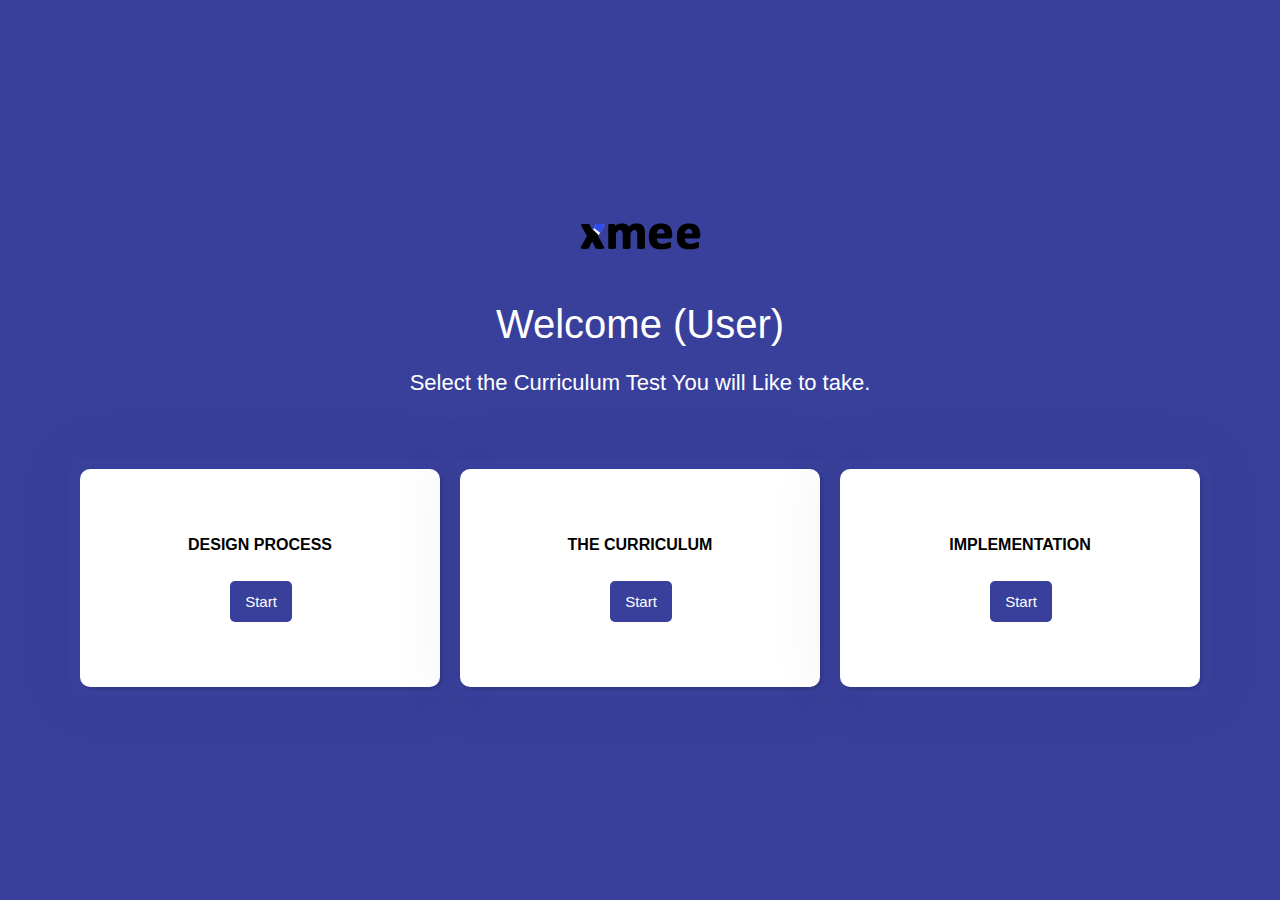
==== accounts/templates/accounts/index.html @ 35c06d11 "initial commit" ====
<!doctype html>
<html class="no-js" lang="">


<head>
    <meta charset="utf-8">
    <meta http-equiv="x-ua-compatible" content="ie=edge">
    <title>Staff Assessment Portal | Login</title>
    <meta name="description" content="">
    <meta name="viewport" content="width=device-width, initial-scale=1">
    <!-- Favicon -->
    <link rel="shortcut icon" type="image/x-icon" href="/static/assets/img/favicon.png">
    <!-- Bootstrap CSS -->
    <link rel="stylesheet" href="/static/assets/css/bootstrap.min.css">
    <!-- Fontawesome CSS -->
    <link rel="stylesheet" href="/static/assets/css/fontawesome-all.min.css">
    <!-- Flaticon CSS -->
    <link rel="stylesheet" href="/static/assets/font/flaticon.css">
    <!-- Google Web Fonts -->
    <link href="https://fonts.googleapis.com/css?family=Roboto:300,400,500,700&amp;display=swap" rel="stylesheet">
    <!-- Custom CSS -->
    <link rel="stylesheet" href="/static/assets/style.css">
    <link rel="stylesheet" href="/static/assets/css/style.css">
</head>

<body>

    <section class="fxt-template-animation fxt-template-layout7" style="background-color: #38409c;">
        <div class="container">
            <div class="row align-items-center justify-content-center" style="margin-bottom: 40px;margin-top: 20px;">
                <div class="col-xl-6 col-lg-8 col-sm-12 col-12" style="text-align: center !important;">
                    <div class="fxt-header">
                        <a href="/" class="fxt-logo"><img src="/static/assets/img/logo-7.png" alt="Logo"></a>
                    </div>
                    <h1 style="color: #ffff;;">Welcome (User)</h1>
                    <h3 style="color: #ffff;">Select the Curriculum Test You will Like to take.</h3>
                </div>
            </div>
            <div class="row align-items-center justify-content-center">
                <div class="col-xl-4 col-lg-4 col-sm-12 col-12 fxt-bg-color">
                    <div class="fxt-content" style="border-radius: 10px; box-shadow: 2px 2px 4px rgba(0, 0, 0, 0.15);
">

                        <div class="fxt-footer">
                            <div class="fxt-transformY-50 fxt-transition-delay-9">
                                <p style="color: black; font-weight: 700;">DESIGN PROCESS</p>
                                <p><a href="#" class="switcher-text3">Start</a></p>
                            </div>
                        </div>
                    </div>
                </div>
                <!-- End First -->

                <div class="col-xl-4 col-lg-4 col-sm-12 col-12 fxt-bg-color">
                    <div class="fxt-content" style="border-radius: 10px;box-shadow: 2px 2px 4px rgba(0, 0, 0, 0.15);
">

                        <div class="fxt-footer">
                            <div class="fxt-transformY-50 fxt-transition-delay-9">
                                <p style="color: black; font-weight: 700;">THE CURRICULUM</p>
                                <p><a href="#" class="switcher-text3">Start</a></p>
                            </div>
                        </div>
                    </div>
                </div>
                <!-- End Second -->

                <div class="col-xl-4 col-lg-4 col-sm-12 col-12 fxt-bg-color">
                    <div class="fxt-content" style="border-radius: 10px;box-shadow: 2px 2px 4px rgba(0, 0, 0, 0.15);
">

                        <div class="fxt-footer">
                            <div class="fxt-transformY-50 fxt-transition-delay-9">
                                <p style="color: black; font-weight: 700;">IMPLEMENTATION</p>
                                <p><a href="#" class="switcher-text3">Start</a></p>
                            </div>
                        </div>
                    </div>
                </div>
                <!-- End Third -->
            </div>
        </div>
    </section>
    <!-- jquery-->
    <script src="/static/assets/js/jquery-3.5.0.min.js"></script>
    <!-- Popper js -->
    <script src="/static/assets/js/popper.min.js"></script>
    <!-- Bootstrap js -->
    <script src="/static/assets/js/bootstrap.min.js"></script>
    <!-- Imagesloaded js -->
    <script src="/static/assets/js/imagesloaded.pkgd.min.js"></script>
    <!-- Validator js -->
    <script src="/static/assets/js/validator.min.js"></script>
    <!-- Custom Js -->
    <script src="/static/assets/js/main.js"></script>

</body>

</html>
---- static/assets/font/flaticon.css ----
/*
  	Flaticon icon font: Flaticon
  	Creation date: 19/02/2020 17:37
  	*/

@font-face {
  font-family: "Flaticon";
  src: url("Flaticon.eot");
  src: url("Flaticond41d.eot?#iefix") format("embedded-opentype"),
       url("Flaticon.woff2") format("woff2"),
       url("Flaticon.woff") format("woff"),
       url("Flaticon.ttf") format("truetype"),
       url("Flaticon.svg#Flaticon") format("svg");
  font-weight: normal;
  font-style: normal;
}

@media screen and (-webkit-min-device-pixel-ratio:0) {
  @font-face {
    font-family: "Flaticon";
    src: url("Flaticon.svg#Flaticon") format("svg");
  }
}

[class^="flaticon-"]:before, [class*=" flaticon-"]:before,
[class^="flaticon-"]:after, [class*=" flaticon-"]:after {   
  font-family: Flaticon;
        font-size: 20px;
font-style: normal;
margin-left: 20px;
}

.flaticon-facebook-logo:before { content: "\f100"; }
.flaticon-twitter:before { content: "\f101"; }
.flaticon-icon-733613:before { content: "\f102"; }
.flaticon-linkedin:before { content: "\f103"; }
.flaticon-envelope:before { content: "\f104"; }
.flaticon-padlock:before { content: "\f105"; }
.flaticon-user:before { content: "\f106"; }
.flaticon-instagram:before { content: "\f107"; }
.flaticon-youtube:before { content: "\f108"; }
.flaticon-pinterest:before { content: "\f109"; }
.flaticon-behance:before { content: "\f10a"; }
.flaticon-add:before { content: "\f10b"; }
.flaticon-dribble:before { content: "\f10c"; }
.flaticon-next:before { content: "\f10d"; }
.flaticon-left-arrow:before { content: "\f10e"; }
.flaticon-search:before { content: "\f10f"; }
.flaticon-eye:before { content: "\f110"; }
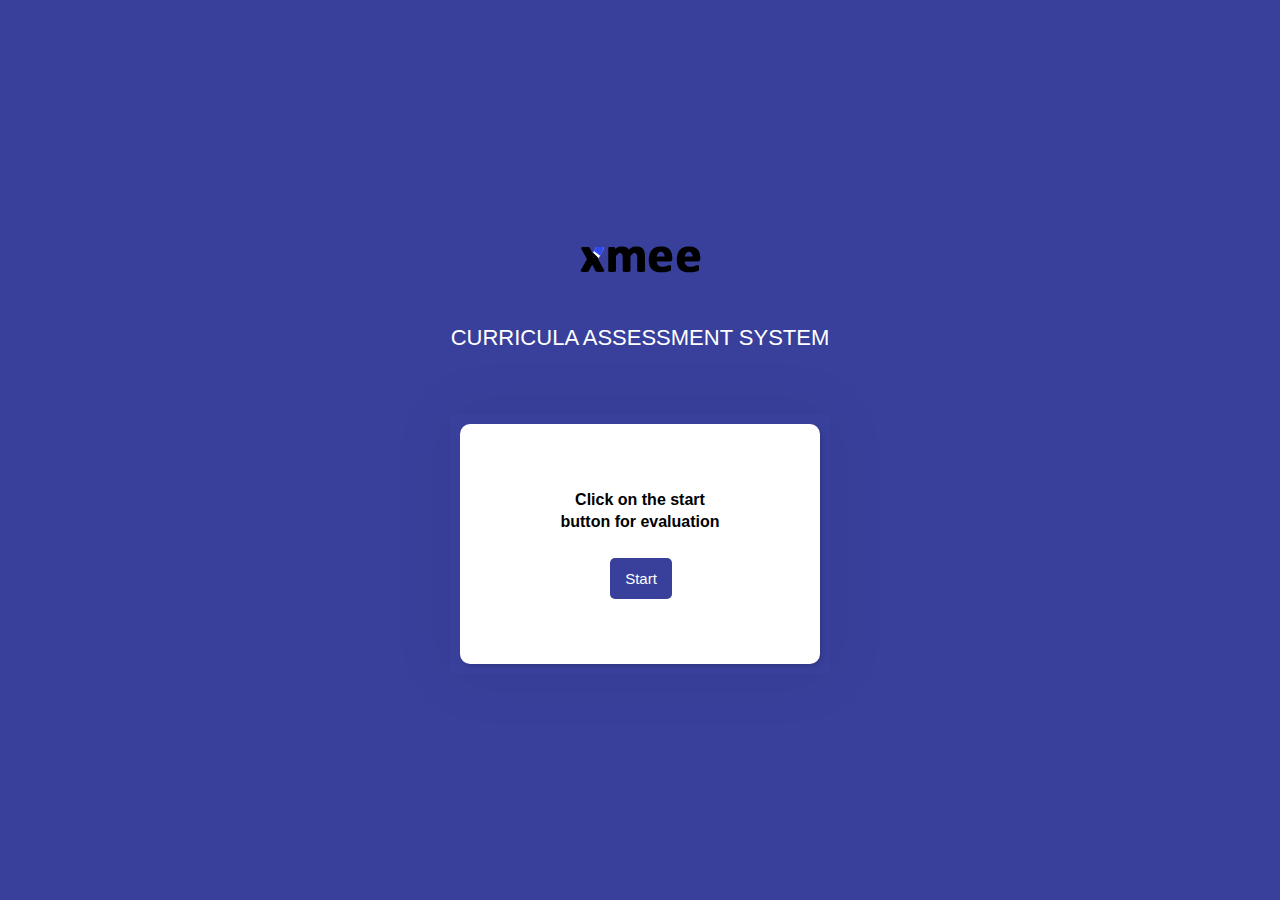
==== commit 041c1b98: "pull" ====
--- a/accounts/templates/accounts/index.html
+++ b/accounts/templates/accounts/index.html
@@ -32,8 +32,7 @@
                     <div class="fxt-header">
                         <a href="/" class="fxt-logo"><img src="/static/assets/img/logo-7.png" alt="Logo"></a>
                     </div>
-                    <h1 style="color: #ffff;;">Welcome (User)</h1>
-                    <h3 style="color: #ffff;">Select the Curriculum Test You will Like to take.</h3>
+                    <h3 style="color: #ffff;">CURRICULA ASSESSMENT SYSTEM</h3>
                 </div>
             </div>
             <div class="row align-items-center justify-content-center">
@@ -43,41 +42,12 @@
 
                         <div class="fxt-footer">
                             <div class="fxt-transformY-50 fxt-transition-delay-9">
-                                <p style="color: black; font-weight: 700;">DESIGN PROCESS</p>
-                                <p><a href="#" class="switcher-text3">Start</a></p>
+                                <p style="color: black; font-weight: 700;">Click on the start button for evaluation</p>
+                                <p><a href="/accounts/test/A1/" class="switcher-text3">Start</a></p>
                             </div>
                         </div>
                     </div>
                 </div>
-                <!-- End First -->
-
-                <div class="col-xl-4 col-lg-4 col-sm-12 col-12 fxt-bg-color">
-                    <div class="fxt-content" style="border-radius: 10px;box-shadow: 2px 2px 4px rgba(0, 0, 0, 0.15);
-">
-
-                        <div class="fxt-footer">
-                            <div class="fxt-transformY-50 fxt-transition-delay-9">
-                                <p style="color: black; font-weight: 700;">THE CURRICULUM</p>
-                                <p><a href="#" class="switcher-text3">Start</a></p>
-                            </div>
-                        </div>
-                    </div>
-                </div>
-                <!-- End Second -->
-
-                <div class="col-xl-4 col-lg-4 col-sm-12 col-12 fxt-bg-color">
-                    <div class="fxt-content" style="border-radius: 10px;box-shadow: 2px 2px 4px rgba(0, 0, 0, 0.15);
-">
-
-                        <div class="fxt-footer">
-                            <div class="fxt-transformY-50 fxt-transition-delay-9">
-                                <p style="color: black; font-weight: 700;">IMPLEMENTATION</p>
-                                <p><a href="#" class="switcher-text3">Start</a></p>
-                            </div>
-                        </div>
-                    </div>
-                </div>
-                <!-- End Third -->
             </div>
         </div>
     </section>
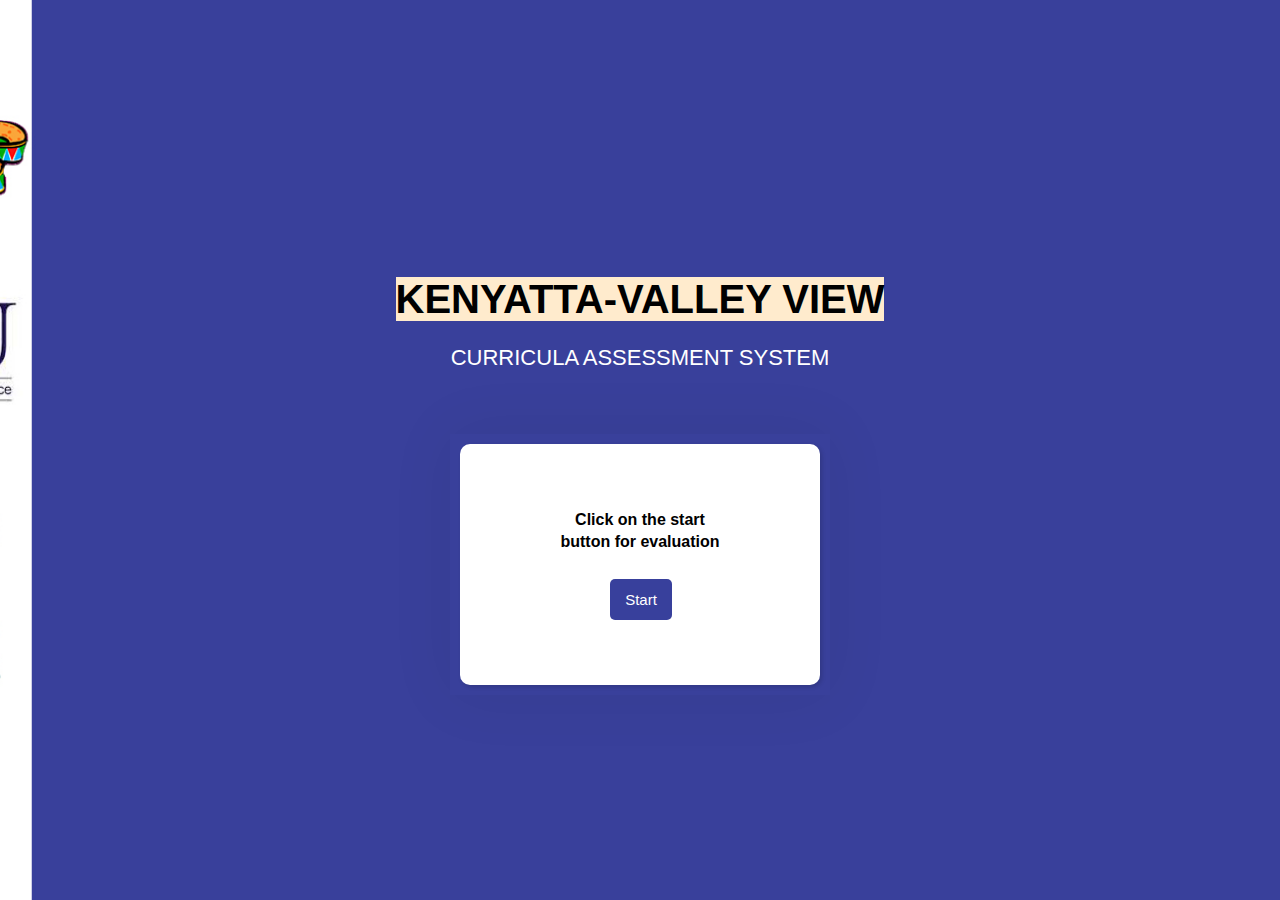
==== commit cac2f5f7: "push" ====
--- a/accounts/templates/accounts/index.html
+++ b/accounts/templates/accounts/index.html
@@ -25,14 +25,15 @@
 
 <body>
 
-    <section class="fxt-template-animation fxt-template-layout7" style="background-color: #38409c;">
+    <section class="fxt-template-animation fxt-template-layout7" style="background-image: url(/static/assets/img/bg.jpg)">
         <div class="container">
             <div class="row align-items-center justify-content-center" style="margin-bottom: 40px;margin-top: 20px;">
                 <div class="col-xl-6 col-lg-8 col-sm-12 col-12" style="text-align: center !important;">
                     <div class="fxt-header">
-                        <a href="/" class="fxt-logo"><img src="/static/assets/img/logo-7.png" alt="Logo"></a>
+                        <!-- <a href="/" class="fxt-logo"><img src="/static/assets/img/logo-7.png.jpg" alt="Logo"></a> -->
                     </div>
-                    <h3 style="color: #ffff;">CURRICULA ASSESSMENT SYSTEM</h3>
+                    <h1><span style="color:black;background-color: blanchedalmond;"><b>KENYATTA-VALLEY VIEW</b></span></h1>
+                    <h3 style="color: #ffff;text-transform: capitalize;">CURRICULA ASSESSMENT SYSTEM</h3>
                 </div>
             </div>
             <div class="row align-items-center justify-content-center">
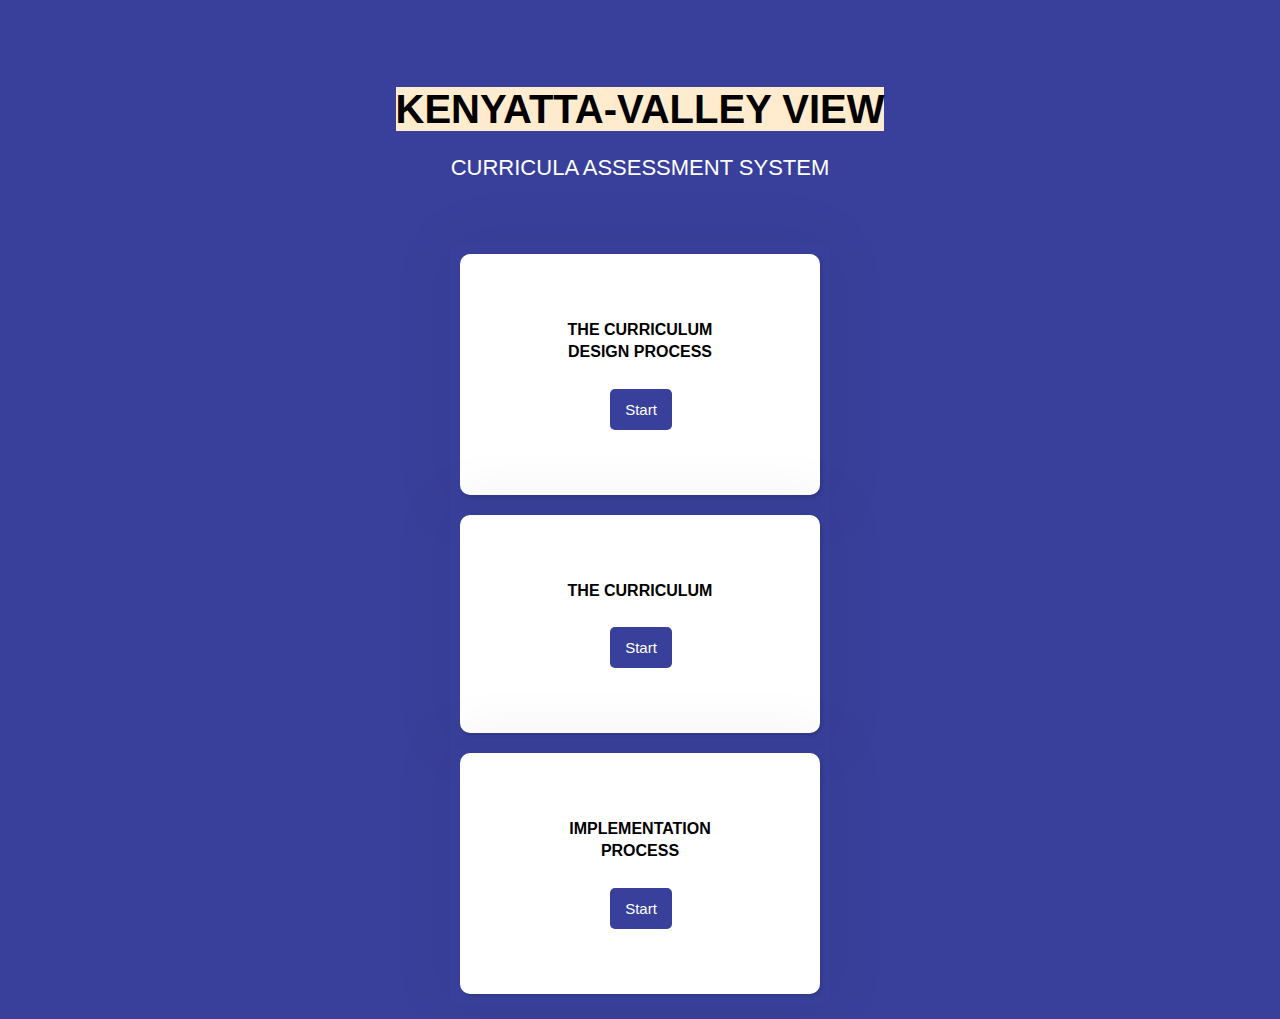
==== commit eda8c1c0: "push" ====
--- a/accounts/templates/accounts/index.html
+++ b/accounts/templates/accounts/index.html
@@ -43,8 +43,36 @@
 
                         <div class="fxt-footer">
                             <div class="fxt-transformY-50 fxt-transition-delay-9">
-                                <p style="color: black; font-weight: 700;">Click on the start button for evaluation</p>
+                                <p style="color: black; font-weight: 700;">THE CURRICULUM DESIGN PROCESS</p>
                                 <p><a href="/accounts/test/A1/" class="switcher-text3">Start</a></p>
+                            </div>
+                        </div>
+                    </div>
+                </div>
+            </div>
+            <div class="row align-items-center justify-content-center">
+                <div class="col-xl-4 col-lg-4 col-sm-12 col-12 fxt-bg-color">
+                    <div class="fxt-content" style="border-radius: 10px; box-shadow: 2px 2px 4px rgba(0, 0, 0, 0.15);
+">
+
+                        <div class="fxt-footer">
+                            <div class="fxt-transformY-50 fxt-transition-delay-9">
+                                <p style="color: black; font-weight: 700;">THE CURRICULUM</p>
+                                <p><a href="/accounts/test/B1/" class="switcher-text3">Start</a></p>
+                            </div>
+                        </div>
+                    </div>
+                </div>
+            </div>
+            <div class="row align-items-center justify-content-center">
+                <div class="col-xl-4 col-lg-4 col-sm-12 col-12 fxt-bg-color">
+                    <div class="fxt-content" style="border-radius: 10px; box-shadow: 2px 2px 4px rgba(0, 0, 0, 0.15);
+">
+
+                        <div class="fxt-footer">
+                            <div class="fxt-transformY-50 fxt-transition-delay-9">
+                                <p style="color: black; font-weight: 700;">IMPLEMENTATION PROCESS</p>
+                                <p><a href="/accounts/test/C1/" class="switcher-text3">Start</a></p>
                             </div>
                         </div>
                     </div>
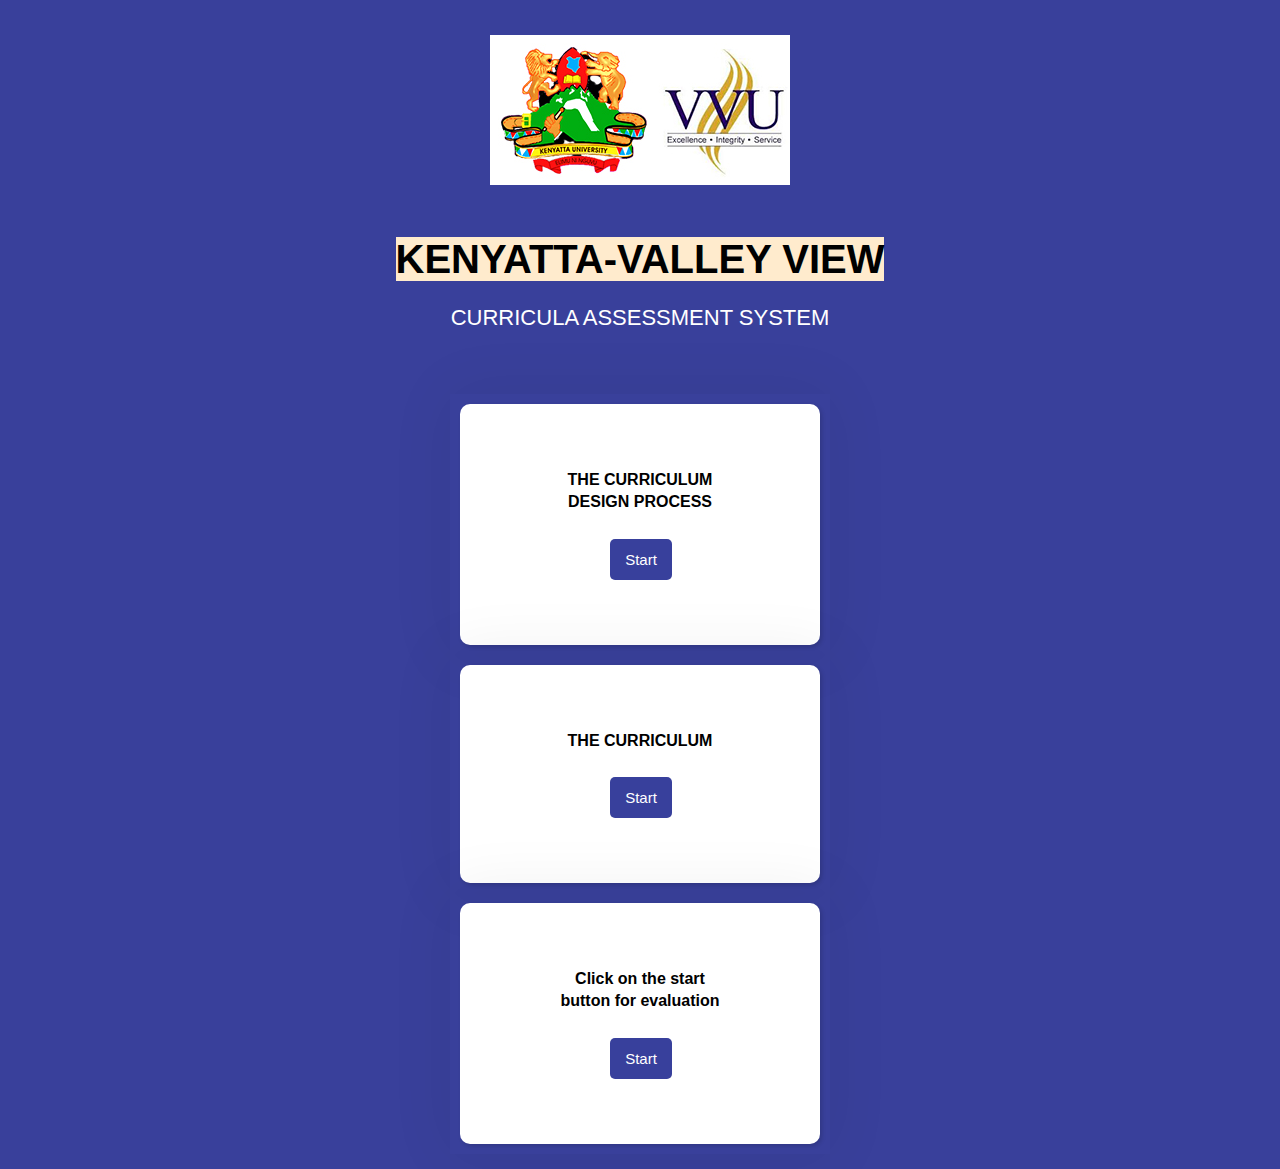
==== commit 9ac44fb5: "pull" ====
--- a/accounts/templates/accounts/index.html
+++ b/accounts/templates/accounts/index.html
@@ -30,7 +30,7 @@
             <div class="row align-items-center justify-content-center" style="margin-bottom: 40px;margin-top: 20px;">
                 <div class="col-xl-6 col-lg-8 col-sm-12 col-12" style="text-align: center !important;">
                     <div class="fxt-header">
-                        <!-- <a href="/" class="fxt-logo"><img src="/static/assets/img/logo-7.png.jpg" alt="Logo"></a> -->
+                        <a href="/" class="fxt-logo"><img src="/static/assets/img/logo-7.png.jpg" alt="Logo"></a>
                     </div>
                     <h1><span style="color:black;background-color: blanchedalmond;"><b>KENYATTA-VALLEY VIEW</b></span></h1>
                     <h3 style="color: #ffff;text-transform: capitalize;">CURRICULA ASSESSMENT SYSTEM</h3>
@@ -71,7 +71,7 @@
 
                         <div class="fxt-footer">
                             <div class="fxt-transformY-50 fxt-transition-delay-9">
-                                <p style="color: black; font-weight: 700;">IMPLEMENTATION PROCESS</p>
+                                <p style="color: black; font-weight: 700;">Click on the start button for evaluation</p>
                                 <p><a href="/accounts/test/C1/" class="switcher-text3">Start</a></p>
                             </div>
                         </div>
